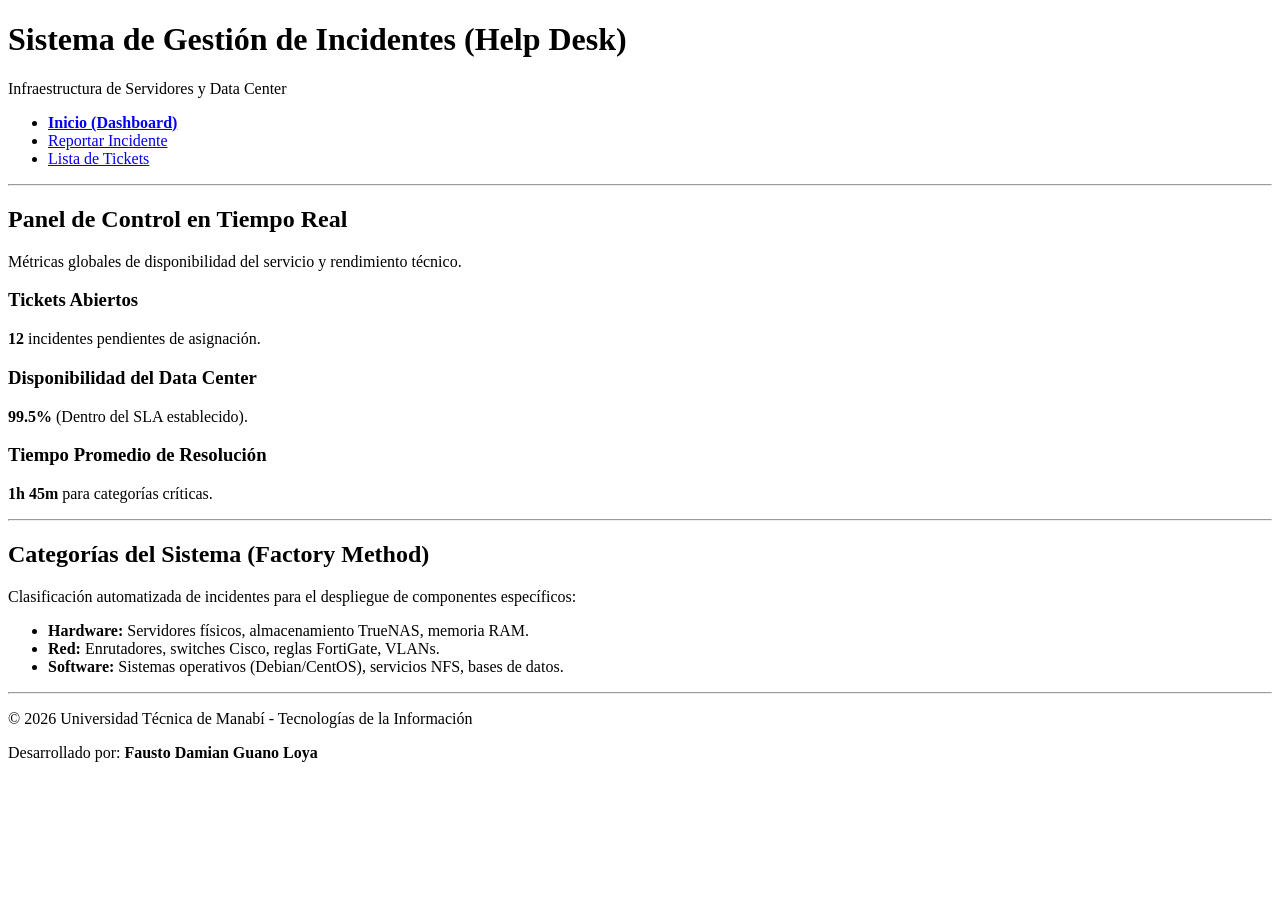
==== index.html @ b5c5101a "feat: maquetación inicial con HTML5 semántico" ====
<!DOCTYPE html>
<html lang="es">
<head>
    <meta charset="UTF-8">
    <meta name="viewport" content="width=device-width, initial-scale=1.0">
    <title>Help Desk - Panel de Control (Dashboard)</title>
</head>
<body>

    <header>
        <h1>Sistema de Gestión de Incidentes (Help Desk)</h1>
        <p>Infraestructura de Servidores y Data Center</p>
        <nav>
            <ul>
                <li><a href="index.html"><strong>Inicio (Dashboard)</strong></a></li>
                <li><a href="reportar.html">Reportar Incidente</a></li>
                <li><a href="tickets.html">Lista de Tickets</a></li>
            </ul>
        </nav>
    </header>

    <hr>

    <main>
        <section aria-labelledby="metricas-titulo">
            <h2 id="metricas-titulo">Panel de Control en Tiempo Real</h2>
            <p>Métricas globales de disponibilidad del servicio y rendimiento técnico.</p>
            
            <article>
                <h3>Tickets Abiertos</h3>
                <p><strong>12</strong> incidentes pendientes de asignación.</p>
            </article>

            <article>
                <h3>Disponibilidad del Data Center</h3>
                <p><strong>99.5%</strong> (Dentro del SLA establecido).</p>
            </article>

            <article>
                <h3>Tiempo Promedio de Resolución</h3>
                <p><strong>1h 45m</strong> para categorías críticas.</p>
            </article>
        </section>

        <hr>

        <section aria-labelledby="categorias-titulo">
            <h2 id="categorias-titulo">Categorías del Sistema (Factory Method)</h2>
            <p>Clasificación automatizada de incidentes para el despliegue de componentes específicos:</p>
            <ul>
                <li><strong>Hardware:</strong> Servidores físicos, almacenamiento TrueNAS, memoria RAM.</li>
                <li><strong>Red:</strong> Enrutadores, switches Cisco, reglas FortiGate, VLANs.</li>
                <li><strong>Software:</strong> Sistemas operativos (Debian/CentOS), servicios NFS, bases de datos.</li>
            </ul>
        </section>
    </main>

    <hr>

    <footer>
        <p>&copy; 2026 Universidad Técnica de Manabí - Tecnologías de la Información</p>
        <p>Desarrollado por: <strong>Fausto Damian Guano Loya</strong></p>
    </footer>

</body>
</html>
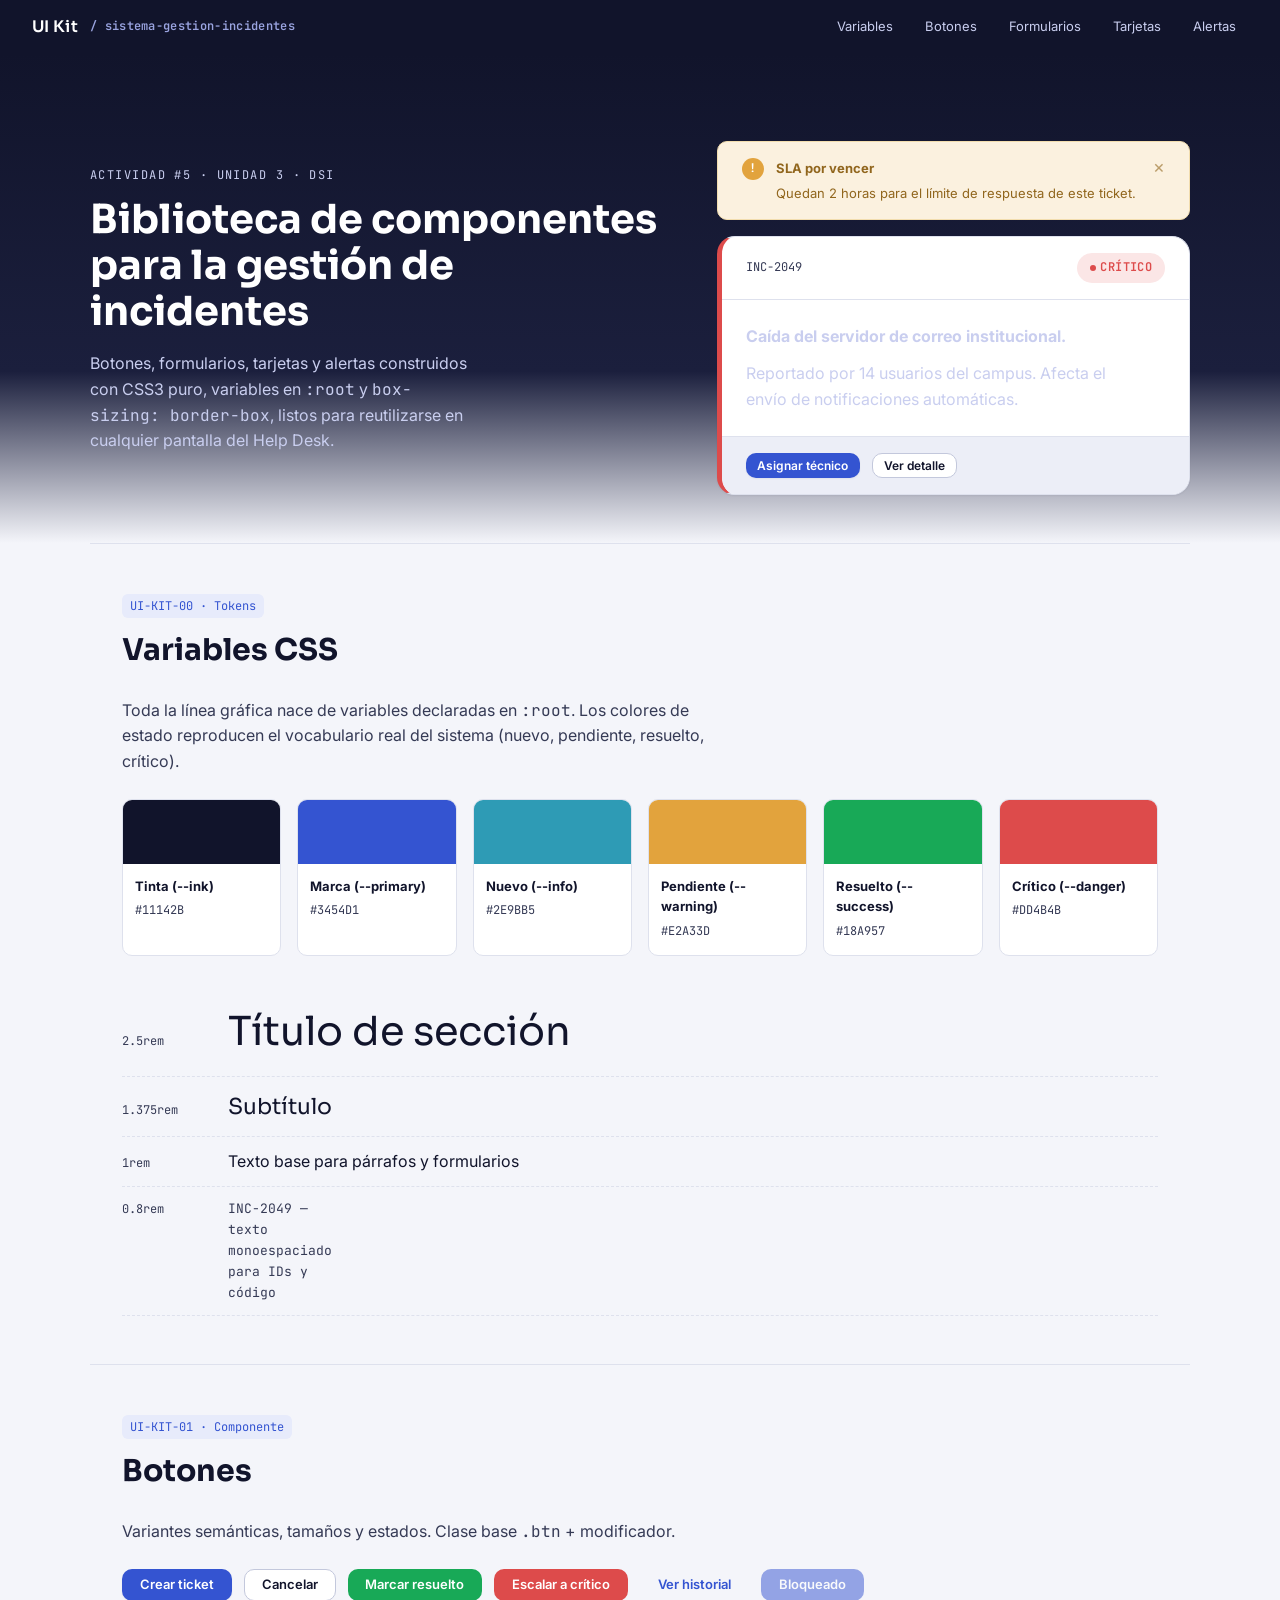
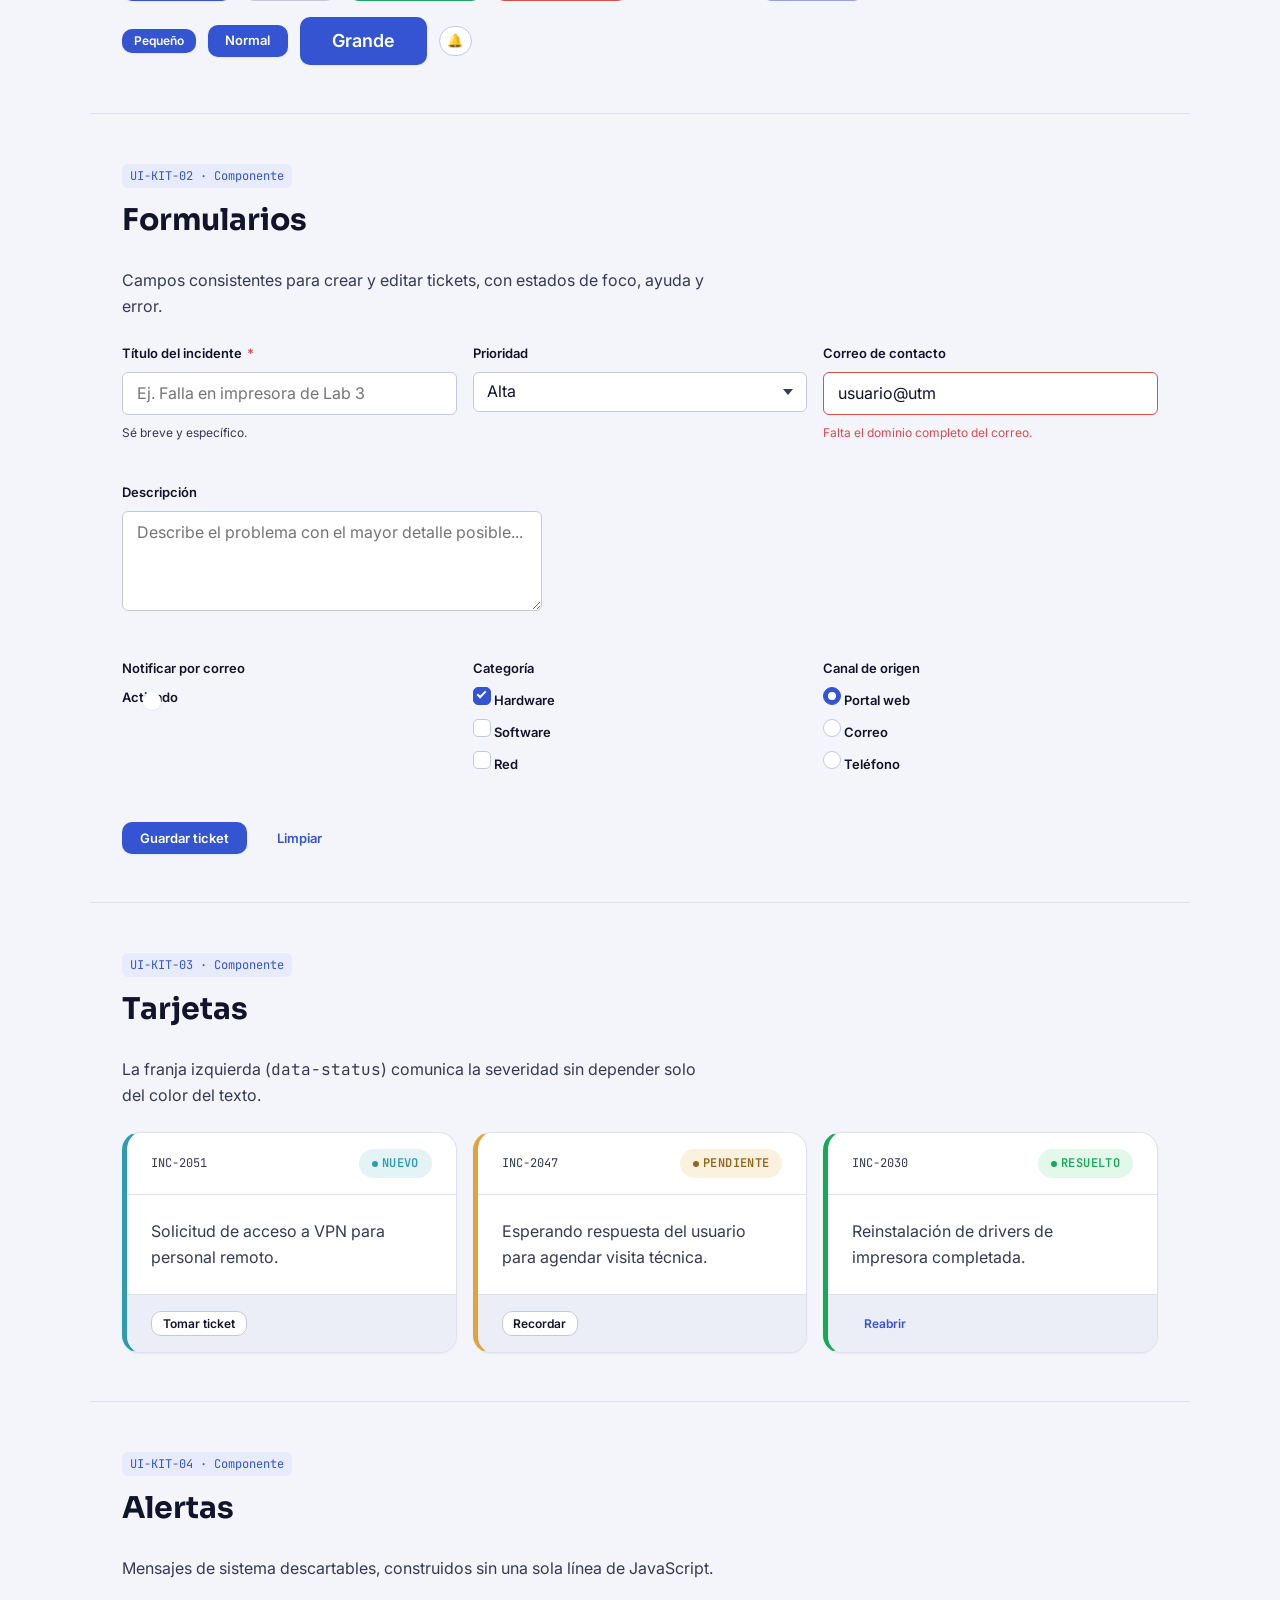
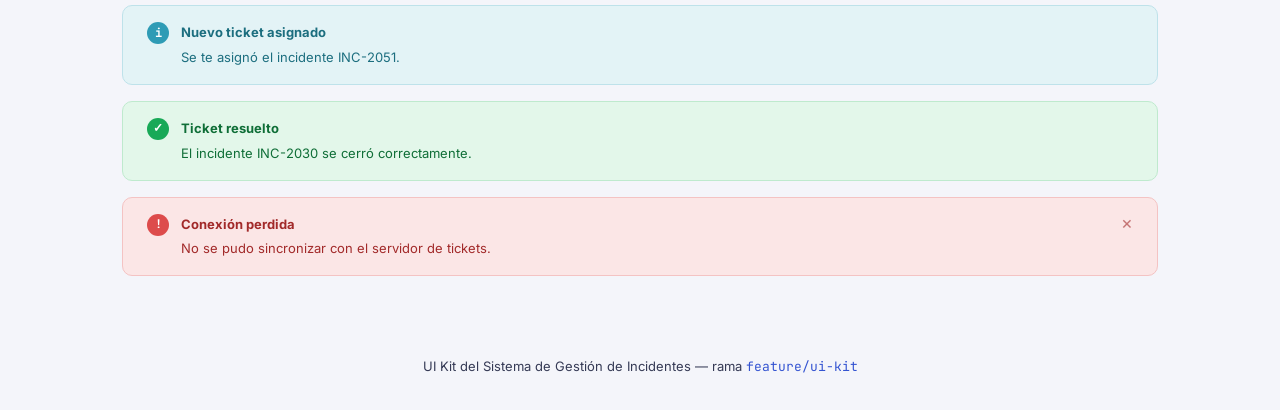
==== commit cb5d0b5c: "Añadir index.html y style.css" ====
--- a/index.html
+++ b/index.html
@@ -1,66 +1,309 @@
 <!DOCTYPE html>
 <html lang="es">
 <head>
-    <meta charset="UTF-8">
-    <meta name="viewport" content="width=device-width, initial-scale=1.0">
-    <title>Help Desk - Panel de Control (Dashboard)</title>
+<meta charset="UTF-8">
+<meta name="viewport" content="width=device-width, initial-scale=1.0">
+<title>UI Kit · Sistema de Gestión de Incidentes</title>
+
+<link rel="preconnect" href="https://fonts.googleapis.com">
+<link href="https://fonts.googleapis.com/css2?family=Sora:wght@600;700&family=Inter:wght@400;500;600&family=JetBrains+Mono:wght@500;600&display=swap" rel="stylesheet">
+
+<link rel="stylesheet" href="style.css">
 </head>
 <body>
 
-    <header>
-        <h1>Sistema de Gestión de Incidentes (Help Desk)</h1>
-        <p>Infraestructura de Servidores y Data Center</p>
-        <nav>
-            <ul>
-                <li><a href="index.html"><strong>Inicio (Dashboard)</strong></a></li>
-                <li><a href="reportar.html">Reportar Incidente</a></li>
-                <li><a href="tickets.html">Lista de Tickets</a></li>
-            </ul>
-        </nav>
-    </header>
-
-    <hr>
-
-    <main>
-        <section aria-labelledby="metricas-titulo">
-            <h2 id="metricas-titulo">Panel de Control en Tiempo Real</h2>
-            <p>Métricas globales de disponibilidad del servicio y rendimiento técnico.</p>
-            
-            <article>
-                <h3>Tickets Abiertos</h3>
-                <p><strong>12</strong> incidentes pendientes de asignación.</p>
-            </article>
-
-            <article>
-                <h3>Disponibilidad del Data Center</h3>
-                <p><strong>99.5%</strong> (Dentro del SLA establecido).</p>
-            </article>
-
-            <article>
-                <h3>Tiempo Promedio de Resolución</h3>
-                <p><strong>1h 45m</strong> para categorías críticas.</p>
-            </article>
-        </section>
-
-        <hr>
-
-        <section aria-labelledby="categorias-titulo">
-            <h2 id="categorias-titulo">Categorías del Sistema (Factory Method)</h2>
-            <p>Clasificación automatizada de incidentes para el despliegue de componentes específicos:</p>
-            <ul>
-                <li><strong>Hardware:</strong> Servidores físicos, almacenamiento TrueNAS, memoria RAM.</li>
-                <li><strong>Red:</strong> Enrutadores, switches Cisco, reglas FortiGate, VLANs.</li>
-                <li><strong>Software:</strong> Sistemas operativos (Debian/CentOS), servicios NFS, bases de datos.</li>
-            </ul>
-        </section>
-    </main>
-
-    <hr>
-
-    <footer>
-        <p>&copy; 2026 Universidad Técnica de Manabí - Tecnologías de la Información</p>
-        <p>Desarrollado por: <strong>Fausto Damian Guano Loya</strong></p>
-    </footer>
+  <!-- TOPBAR -->
+  <header class="docs-topbar">
+    <div class="docs-topbar__brand">
+      <span>UI Kit</span>
+      <span class="mono">/ sistema-gestion-incidentes</span>
+    </div>
+    <nav class="docs-nav">
+      <a href="#variables">Variables</a>
+      <a href="#botones">Botones</a>
+      <a href="#formularios">Formularios</a>
+      <a href="#tarjetas">Tarjetas</a>
+      <a href="#alertas">Alertas</a>
+    </nav>
+  </header>
+
+  <!-- HERO -->
+  <section class="docs-hero">
+    <div class="docs-hero__inner">
+      <div>
+        <p class="docs-hero__eyebrow">Actividad #5 · Unidad 3 · DSI</p>
+        <h1>Biblioteca de componentes para la gestión de incidentes</h1>
+        <p>
+          Botones, formularios, tarjetas y alertas construidos con CSS3 puro,
+          variables en <code>:root</code> y <code>box-sizing: border-box</code>,
+          listos para reutilizarse en cualquier pantalla del Help Desk.
+        </p>
+      </div>
+
+      <div class="u-stack">
+        <input type="checkbox" id="alert-sla" class="alert-dismiss">
+        <div class="alert alert--warning">
+          <span class="alert__icon">!</span>
+          <div class="alert__content">
+            <strong>SLA por vencer</strong>
+            Quedan 2 horas para el límite de respuesta de este ticket.
+          </div>
+          <label for="alert-sla" class="alert__close" aria-label="Cerrar alerta">×</label>
+        </div>
+
+        <article class="card card--ticket" data-status="critico">
+          <header class="card__header">
+            <span class="mono">INC-2049</span>
+            <span class="badge badge--danger">Crítico</span>
+          </header>
+          <div class="card__body">
+            <p><strong>Caída del servidor de correo institucional.</strong></p>
+            <p>Reportado por 14 usuarios del campus. Afecta el envío de notificaciones automáticas.</p>
+          </div>
+          <footer class="card__footer">
+            <button class="btn btn--primary btn--sm">Asignar técnico</button>
+            <button class="btn btn--secondary btn--sm">Ver detalle</button>
+          </footer>
+        </article>
+      </div>
+    </div>
+  </section>
+
+  <!-- VARIABLES -->
+  <section class="docs-section" id="variables">
+    <div class="docs-section__head">
+      <div>
+        <span class="docs-section__code">UI-KIT-00 · Tokens</span>
+        <h2>Variables CSS</h2>
+      </div>
+    </div>
+    <p class="docs-section__desc">
+      Toda la línea gráfica nace de variables declaradas en <code>:root</code>.
+      Los colores de estado reproducen el vocabulario real del sistema
+      (nuevo, pendiente, resuelto, crítico).
+    </p>
+
+    <div class="docs-grid docs-grid--swatches">
+      <div class="docs-swatch">
+        <div class="docs-swatch__chip" style="background:var(--ink)"></div>
+        <div class="docs-swatch__meta"><strong>Tinta (--ink)</strong><span>#11142B</span></div>
+      </div>
+      <div class="docs-swatch">
+        <div class="docs-swatch__chip" style="background:var(--primary)"></div>
+        <div class="docs-swatch__meta"><strong>Marca (--primary)</strong><span>#3454D1</span></div>
+      </div>
+      <div class="docs-swatch">
+        <div class="docs-swatch__chip" style="background:var(--info)"></div>
+        <div class="docs-swatch__meta"><strong>Nuevo (--info)</strong><span>#2E9BB5</span></div>
+      </div>
+      <div class="docs-swatch">
+        <div class="docs-swatch__chip" style="background:var(--warning)"></div>
+        <div class="docs-swatch__meta"><strong>Pendiente (--warning)</strong><span>#E2A33D</span></div>
+      </div>
+      <div class="docs-swatch">
+        <div class="docs-swatch__chip" style="background:var(--success)"></div>
+        <div class="docs-swatch__meta"><strong>Resuelto (--success)</strong><span>#18A957</span></div>
+      </div>
+      <div class="docs-swatch">
+        <div class="docs-swatch__chip" style="background:var(--danger)"></div>
+        <div class="docs-swatch__meta"><strong>Crítico (--danger)</strong><span>#DD4B4B</span></div>
+      </div>
+    </div>
+
+    <div style="margin-top:var(--space-6)">
+      <div class="docs-type-row"><span class="mono">2.5rem</span><span style="font-family:var(--font-display);font-size:var(--text-2xl)">Título de sección</span></div>
+      <div class="docs-type-row"><span class="mono">1.375rem</span><span style="font-family:var(--font-display);font-size:var(--text-lg)">Subtítulo</span></div>
+      <div class="docs-type-row"><span class="mono">1rem</span><span style="font-size:var(--text-base)">Texto base para párrafos y formularios</span></div>
+      <div class="docs-type-row"><span class="mono">0.8rem</span><span class="mono" style="font-size:var(--text-sm)">INC-2049 — texto monoespaciado para IDs y código</span></div>
+    </div>
+  </section>
+
+  <!-- BOTONES -->
+  <section class="docs-section" id="botones">
+    <div class="docs-section__head">
+      <div>
+        <span class="docs-section__code">UI-KIT-01 · Componente</span>
+        <h2>Botones</h2>
+      </div>
+    </div>
+    <p class="docs-section__desc">Variantes semánticas, tamaños y estados. Clase base <code>.btn</code> + modificador.</p>
+
+    <div class="docs-row" style="margin-bottom:var(--space-4)">
+      <button class="btn btn--primary">Crear ticket</button>
+      <button class="btn btn--secondary">Cancelar</button>
+      <button class="btn btn--success">Marcar resuelto</button>
+      <button class="btn btn--danger">Escalar a crítico</button>
+      <button class="btn btn--ghost">Ver historial</button>
+      <button class="btn btn--primary" disabled>Bloqueado</button>
+    </div>
+
+    <div class="docs-row">
+      <button class="btn btn--primary btn--sm">Pequeño</button>
+      <button class="btn btn--primary">Normal</button>
+      <button class="btn btn--primary btn--lg">Grande</button>
+      <button class="btn btn--secondary btn--icon" aria-label="Notificaciones">🔔</button>
+    </div>
+  </section>
+
+  <!-- FORMULARIOS -->
+  <section class="docs-section" id="formularios">
+    <div class="docs-section__head">
+      <div>
+        <span class="docs-section__code">UI-KIT-02 · Componente</span>
+        <h2>Formularios</h2>
+      </div>
+    </div>
+    <p class="docs-section__desc">Campos consistentes para crear y editar tickets, con estados de foco, ayuda y error.</p>
+
+    <form class="docs-grid docs-grid--3" onsubmit="return false;">
+      <div class="form-field">
+        <label for="titulo">Título del incidente <span class="req">*</span></label>
+        <input class="form-control" type="text" id="titulo" placeholder="Ej. Falla en impresora de Lab 3">
+        <span class="form-hint">Sé breve y específico.</span>
+      </div>
+
+      <div class="form-field">
+        <label for="prioridad">Prioridad</label>
+        <select class="form-control" id="prioridad">
+          <option>Baja</option>
+          <option>Media</option>
+          <option selected>Alta</option>
+          <option>Crítica</option>
+        </select>
+      </div>
+
+      <div class="form-field">
+        <label for="correo">Correo de contacto</label>
+        <input class="form-control is-invalid" type="email" id="correo" value="usuario@utm">
+        <span class="form-error">Falta el dominio completo del correo.</span>
+      </div>
+
+      <div class="form-field" style="grid-column: 1 / -1;">
+        <label for="descripcion">Descripción</label>
+        <textarea class="form-control" id="descripcion" placeholder="Describe el problema con el mayor detalle posible..."></textarea>
+      </div>
+
+      <div class="form-field">
+        <label>Notificar por correo</label>
+        <label class="form-switch">
+          <input type="checkbox" checked>
+          <span class="form-switch__track"></span>
+          Activado
+        </label>
+      </div>
+
+      <div class="form-field">
+        <label>Categoría</label>
+        <label class="form-check"><input type="checkbox" checked> Hardware</label>
+        <label class="form-check"><input type="checkbox"> Software</label>
+        <label class="form-check"><input type="checkbox"> Red</label>
+      </div>
+
+      <div class="form-field">
+        <label>Canal de origen</label>
+        <label class="form-check"><input type="radio" name="canal" checked> Portal web</label>
+        <label class="form-check"><input type="radio" name="canal"> Correo</label>
+        <label class="form-check"><input type="radio" name="canal"> Teléfono</label>
+      </div>
+    </form>
+
+    <div class="docs-row" style="margin-top:var(--space-4)">
+      <button class="btn btn--primary">Guardar ticket</button>
+      <button class="btn btn--ghost">Limpiar</button>
+    </div>
+  </section>
+
+  <!-- TARJETAS -->
+  <section class="docs-section" id="tarjetas">
+    <div class="docs-section__head">
+      <div>
+        <span class="docs-section__code">UI-KIT-03 · Componente</span>
+        <h2>Tarjetas</h2>
+      </div>
+    </div>
+    <p class="docs-section__desc">La franja izquierda (<code>data-status</code>) comunica la severidad sin depender solo del color del texto.</p>
+
+    <div class="docs-grid docs-grid--3">
+      <article class="card card--ticket card--hoverable" data-status="nuevo">
+        <header class="card__header">
+          <span class="mono">INC-2051</span>
+          <span class="badge badge--info">Nuevo</span>
+        </header>
+        <div class="card__body">
+          <p>Solicitud de acceso a VPN para personal remoto.</p>
+        </div>
+        <footer class="card__footer">
+          <button class="btn btn--secondary btn--sm">Tomar ticket</button>
+        </footer>
+      </article>
+
+      <article class="card card--ticket card--hoverable" data-status="pendiente">
+        <header class="card__header">
+          <span class="mono">INC-2047</span>
+          <span class="badge badge--warning">Pendiente</span>
+        </header>
+        <div class="card__body">
+          <p>Esperando respuesta del usuario para agendar visita técnica.</p>
+        </div>
+        <footer class="card__footer">
+          <button class="btn btn--secondary btn--sm">Recordar</button>
+        </footer>
+      </article>
+
+      <article class="card card--ticket card--hoverable" data-status="resuelto">
+        <header class="card__header">
+          <span class="mono">INC-2030</span>
+          <span class="badge badge--success">Resuelto</span>
+        </header>
+        <div class="card__body">
+          <p>Reinstalación de drivers de impresora completada.</p>
+        </div>
+        <footer class="card__footer">
+          <button class="btn btn--ghost btn--sm">Reabrir</button>
+        </footer>
+      </article>
+    </div>
+  </section>
+
+  <!-- ALERTAS -->
+  <section class="docs-section" id="alertas">
+    <div class="docs-section__head">
+      <div>
+        <span class="docs-section__code">UI-KIT-04 · Componente</span>
+        <h2>Alertas</h2>
+      </div>
+    </div>
+    <p class="docs-section__desc">Mensajes de sistema descartables, construidos sin una sola línea de JavaScript.</p>
+
+    <div class="u-stack">
+      <div class="alert alert--info">
+        <span class="alert__icon">i</span>
+        <div class="alert__content">
+          <strong>Nuevo ticket asignado</strong> Se te asignó el incidente INC-2051.
+        </div>
+      </div>
+
+      <div class="alert alert--success">
+        <span class="alert__icon">✓</span>
+        <div class="alert__content">
+          <strong>Ticket resuelto</strong> El incidente INC-2030 se cerró correctamente.
+        </div>
+      </div>
+
+      <input type="checkbox" id="alert-demo" class="alert-dismiss">
+      <div class="alert alert--danger">
+        <span class="alert__icon">!</span>
+        <div class="alert__content">
+          <strong>Conexión perdida</strong> No se pudo sincronizar con el servidor de tickets.
+        </div>
+        <label for="alert-demo" class="alert__close" aria-label="Cerrar alerta">×</label>
+      </div>
+    </div>
+  </section>
+
+  <footer class="docs-footer">
+    UI Kit del Sistema de Gestión de Incidentes — rama <span class="mono">feature/ui-kit</span>
+  </footer>
 
 </body>
-</html>
+</html>
--- a/style.css
+++ b/style.css
@@ -0,0 +1,605 @@
+/* ===================================================================
+   UI KIT — Sistema de Gestión de Incidentes (Help Desk)
+   Actividad #5 · Unidad 3 · Desarrollo de Sistemas Informáticos
+   CSS3 puro — sin frameworks ni preprocesadores
+   =================================================================== */
+
+/* -------------------------------------------------------------------
+   0. VARIABLES CSS (:root)
+   -------------------------------------------------------------------- */
+:root {
+  /* Colores base */
+  --ink:             #11142B;
+  --ink-soft:        #353A55;
+  --surface:         #F4F5FA;
+  --surface-card:    #FFFFFF;
+  --surface-sunken:  #ECEEF7;
+  --border:          #DEE1ED;
+  --border-strong:   #C3C8DC;
+
+  /* Color de marca */
+  --primary:         #3454D1;
+  --primary-ink:     #1F36A8;
+  --primary-soft:    #E7EBFB;
+
+  /* Colores semánticos de estado de incidente */
+  --success:         #18A957;
+  --success-soft:    #E3F7EA;
+  --warning:         #E2A33D;
+  --warning-soft:    #FBF1DF;
+  --danger:          #DD4B4B;
+  --danger-soft:     #FBE6E6;
+  --info:            #2E9BB5;
+  --info-soft:       #E3F3F6;
+
+  /* Tipografía */
+  --font-display: 'Sora', 'Segoe UI', sans-serif;
+  --font-body:    'Inter', 'Segoe UI', sans-serif;
+  --font-mono:    'JetBrains Mono', 'Consolas', monospace;
+
+  --text-xs:   0.75rem;
+  --text-sm:   0.8125rem;
+  --text-base: 1rem;
+  --text-md:   1.125rem;
+  --text-lg:   1.375rem;
+  --text-xl:   1.875rem;
+  --text-2xl:  2.5rem;
+
+  /* Espaciado (base 4px) */
+  --space-1: 0.25rem;
+  --space-2: 0.5rem;
+  --space-3: 0.75rem;
+  --space-4: 1rem;
+  --space-5: 1.5rem;
+  --space-6: 2rem;
+  --space-7: 3rem;
+  --space-8: 4.5rem;
+
+  /* Radios y sombras */
+  --radius-sm:   6px;
+  --radius-md:   10px;
+  --radius-lg:   18px;
+  --radius-pill: 999px;
+
+  --shadow-sm: 0 1px 2px  rgba(17, 20, 43, 0.06);
+  --shadow-md: 0 8px 24px rgba(17, 20, 43, 0.10);
+  --shadow-lg: 0 20px 45px rgba(17, 20, 43, 0.16);
+
+  --transition: 150ms ease;
+}
+
+/* -------------------------------------------------------------------
+   1. RESET Y MODELO DE CAJAS
+   -------------------------------------------------------------------- */
+html {
+  box-sizing: border-box;
+  scroll-behavior: smooth;
+}
+
+*,
+*::before,
+*::after {
+  box-sizing: inherit;
+  margin: 0;
+  padding: 0;
+}
+
+body {
+  font-family: var(--font-body);
+  font-size: var(--text-base);
+  color: var(--ink);
+  background: var(--surface);
+  line-height: 1.6;
+  -webkit-font-smoothing: antialiased;
+}
+
+img { max-width: 100%; display: block; }
+
+a { color: var(--primary); text-decoration: none; }
+a:hover { text-decoration: underline; }
+
+:focus-visible {
+  outline: 2px solid var(--primary);
+  outline-offset: 2px;
+}
+
+code, .mono {
+  font-family: var(--font-mono);
+}
+
+/* -------------------------------------------------------------------
+   2. ESTRUCTURA DE PÁGINA DE DOCUMENTACIÓN (prefijo docs-)
+   -------------------------------------------------------------------- */
+.docs-topbar {
+  position: sticky;
+  top: 0;
+  z-index: 50;
+  display: flex;
+  align-items: center;
+  justify-content: space-between;
+  gap: var(--space-4);
+  padding: var(--space-3) var(--space-6);
+  background: var(--ink);
+  color: #fff;
+  flex-wrap: wrap;
+}
+
+.docs-topbar__brand {
+  display: flex;
+  align-items: center;
+  gap: var(--space-3);
+  font-family: var(--font-display);
+  font-weight: 600;
+  letter-spacing: 0.02em;
+}
+
+.docs-topbar__brand .mono {
+  font-size: var(--text-xs);
+  color: #9AA4E0;
+}
+
+.docs-nav {
+  display: flex;
+  gap: var(--space-2);
+  flex-wrap: wrap;
+}
+
+.docs-nav a {
+  color: #C9CEEF;
+  font-size: var(--text-sm);
+  padding: var(--space-1) var(--space-3);
+  border-radius: var(--radius-pill);
+  transition: background var(--transition), color var(--transition);
+}
+
+.docs-nav a:hover {
+  background: rgba(255,255,255,0.08);
+  color: #fff;
+  text-decoration: none;
+}
+
+.docs-hero {
+  padding: var(--space-8) var(--space-6) var(--space-7);
+  background: linear-gradient(180deg, var(--ink) 0%, #1B1F3D 65%, var(--surface) 100%);
+  color: #fff;
+}
+
+.docs-hero__inner {
+  max-width: 1100px;
+  margin: 0 auto;
+  display: grid;
+  grid-template-columns: 1.1fr 0.9fr;
+  gap: var(--space-7);
+  align-items: center;
+}
+
+.docs-hero__eyebrow {
+  font-family: var(--font-mono);
+  font-size: var(--text-xs);
+  letter-spacing: 0.12em;
+  text-transform: uppercase;
+  color: #9AA4E0;
+  margin-bottom: var(--space-3);
+}
+
+.docs-hero h1 {
+  font-family: var(--font-display);
+  font-size: var(--text-2xl);
+  line-height: 1.15;
+  margin-bottom: var(--space-4);
+}
+
+.docs-hero p {
+  color: #C9CEEF;
+  max-width: 38ch;
+}
+
+.docs-section {
+  max-width: 1100px;
+  margin: 0 auto;
+  padding: var(--space-7) var(--space-6);
+  border-top: 1px solid var(--border);
+}
+
+.docs-section__head {
+  display: flex;
+  align-items: baseline;
+  justify-content: space-between;
+  gap: var(--space-4);
+  margin-bottom: var(--space-5);
+  flex-wrap: wrap;
+}
+
+.docs-section__code {
+  font-family: var(--font-mono);
+  font-size: var(--text-xs);
+  color: var(--primary);
+  background: var(--primary-soft);
+  padding: var(--space-1) var(--space-2);
+  border-radius: var(--radius-sm);
+}
+
+.docs-section h2 {
+  font-family: var(--font-display);
+  font-size: var(--text-xl);
+  margin-top: var(--space-2);
+}
+
+.docs-section__desc {
+  color: var(--ink-soft);
+  max-width: 60ch;
+  margin-bottom: var(--space-5);
+}
+
+.docs-row {
+  display: flex;
+  flex-wrap: wrap;
+  gap: var(--space-3);
+  align-items: center;
+}
+
+.docs-grid {
+  display: grid;
+  gap: var(--space-4);
+}
+
+.docs-grid--3           { grid-template-columns: repeat(3, 1fr); }
+.docs-grid--swatches    { grid-template-columns: repeat(auto-fit, minmax(150px, 1fr)); }
+
+.docs-swatch {
+  border: 1px solid var(--border);
+  border-radius: var(--radius-md);
+  overflow: hidden;
+  background: var(--surface-card);
+}
+
+.docs-swatch__chip      { height: 64px; }
+.docs-swatch__meta      { padding: var(--space-3); }
+.docs-swatch__meta strong { display: block; font-size: var(--text-sm); }
+.docs-swatch__meta span  { font-family: var(--font-mono); font-size: var(--text-xs); color: var(--ink-soft); }
+
+.docs-type-row {
+  display: flex;
+  align-items: baseline;
+  gap: var(--space-4);
+  padding: var(--space-3) 0;
+  border-bottom: 1px dashed var(--border);
+}
+
+.docs-type-row span.mono {
+  width: 90px;
+  flex-shrink: 0;
+  color: var(--ink-soft);
+  font-size: var(--text-xs);
+}
+
+.docs-footer {
+  padding: var(--space-6);
+  text-align: center;
+  color: var(--ink-soft);
+  font-size: var(--text-sm);
+}
+
+.docs-footer .mono { color: var(--primary); }
+
+@media (max-width: 760px) {
+  .docs-hero__inner    { grid-template-columns: 1fr; }
+  .docs-grid--3        { grid-template-columns: 1fr; }
+}
+
+/* ===================================================================
+   3. COMPONENTES DEL UI KIT
+   =================================================================== */
+
+/* -------------------------------------------------------------------
+   3.1 Badges (insignias de estado)
+   -------------------------------------------------------------------- */
+.badge {
+  display: inline-flex;
+  align-items: center;
+  gap: var(--space-1);
+  font-family: var(--font-mono);
+  font-size: var(--text-xs);
+  font-weight: 600;
+  letter-spacing: 0.03em;
+  text-transform: uppercase;
+  padding: var(--space-1) var(--space-3);
+  border-radius: var(--radius-pill);
+  border: 1px solid transparent;
+}
+
+.badge::before {
+  content: "";
+  width: 6px;
+  height: 6px;
+  border-radius: 50%;
+  background: currentColor;
+}
+
+.badge--info    { background: var(--info-soft);    color: var(--info); }
+.badge--success { background: var(--success-soft); color: var(--success); }
+.badge--warning { background: var(--warning-soft); color: #91661D; }
+.badge--danger  { background: var(--danger-soft);  color: var(--danger); }
+.badge--neutral { background: var(--surface-sunken); color: var(--ink-soft); }
+
+/* -------------------------------------------------------------------
+   3.2 Botones
+   -------------------------------------------------------------------- */
+.btn {
+  display: inline-flex;
+  align-items: center;
+  justify-content: center;
+  gap: var(--space-2);
+  font-family: var(--font-body);
+  font-size: var(--text-sm);
+  font-weight: 600;
+  line-height: 1;
+  padding: 0.65em 1.3em;
+  border-radius: var(--radius-md);
+  border: 1px solid transparent;
+  cursor: pointer;
+  transition: background var(--transition), border-color var(--transition),
+              color var(--transition), box-shadow var(--transition),
+              transform var(--transition);
+}
+
+.btn:active { transform: translateY(1px); }
+
+.btn--primary { background: var(--primary); color: #fff; box-shadow: var(--shadow-sm); }
+.btn--primary:not(:disabled):hover { background: var(--primary-ink); }
+
+.btn--secondary { background: var(--surface-card); border-color: var(--border-strong); color: var(--ink); }
+.btn--secondary:not(:disabled):hover { border-color: var(--primary); color: var(--primary); }
+
+.btn--success { background: var(--success); color: #fff; }
+.btn--success:not(:disabled):hover { background: #138743; }
+
+.btn--danger { background: var(--danger); color: #fff; }
+.btn--danger:not(:disabled):hover { background: #C23636; }
+
+.btn--ghost { background: transparent; color: var(--primary); }
+.btn--ghost:not(:disabled):hover { background: var(--primary-soft); }
+
+.btn--sm   { font-size: var(--text-xs); padding: 0.45em 0.9em; }
+.btn--lg   { font-size: var(--text-md); padding: 0.8em 1.7em; }
+.btn--icon { padding: 0.6em; border-radius: var(--radius-pill); }
+
+.btn:disabled,
+.btn[aria-disabled="true"] {
+  opacity: 0.5;
+  cursor: not-allowed;
+  box-shadow: none;
+}
+
+/* -------------------------------------------------------------------
+   3.3 Formularios
+   -------------------------------------------------------------------- */
+.form-field {
+  margin-bottom: var(--space-5);
+  max-width: 420px;
+}
+
+.form-field > label {
+  display: block;
+  font-size: var(--text-sm);
+  font-weight: 600;
+  margin-bottom: var(--space-2);
+  color: var(--ink);
+}
+
+.form-field > label .req { color: var(--danger); margin-left: 2px; }
+
+.form-control {
+  width: 100%;
+  font-family: var(--font-body);
+  font-size: var(--text-base);
+  color: var(--ink);
+  background: var(--surface-card);
+  border: 1px solid var(--border-strong);
+  border-radius: var(--radius-sm);
+  padding: 0.65em 0.85em;
+  transition: border-color var(--transition), box-shadow var(--transition);
+}
+
+textarea.form-control { min-height: 100px; resize: vertical; }
+
+.form-control:focus {
+  outline: none;
+  border-color: var(--primary);
+  box-shadow: 0 0 0 3px var(--primary-soft);
+}
+
+.form-control.is-invalid { border-color: var(--danger); }
+.form-control.is-invalid:focus { box-shadow: 0 0 0 3px var(--danger-soft); }
+
+.form-hint  { display: block; font-size: var(--text-xs); color: var(--ink-soft); margin-top: var(--space-2); }
+.form-error { display: block; font-size: var(--text-xs); color: var(--danger);   margin-top: var(--space-2); }
+
+select.form-control {
+  appearance: none;
+  background-image: url("data:image/svg+xml;utf8,<svg xmlns='http://www.w3.org/2000/svg' width='10' height='6'><path d='M0 0l5 6 5-6z' fill='%23353A55'/></svg>");
+  background-repeat: no-repeat;
+  background-position: right 0.85em center;
+  padding-right: 2.2em;
+}
+
+/* Checkbox y radio */
+.form-check {
+  display: flex;
+  align-items: center;
+  gap: var(--space-2);
+  margin-bottom: var(--space-2);
+  cursor: pointer;
+  font-size: var(--text-sm);
+}
+
+.form-check input[type="checkbox"],
+.form-check input[type="radio"] {
+  appearance: none;
+  width: 18px;
+  height: 18px;
+  flex-shrink: 0;
+  border: 1px solid var(--border-strong);
+  background: var(--surface-card);
+  position: relative;
+  cursor: pointer;
+  transition: background var(--transition), border-color var(--transition);
+}
+
+.form-check input[type="checkbox"] { border-radius: 5px; }
+.form-check input[type="radio"]    { border-radius: 50%; }
+
+.form-check input:checked {
+  background: var(--primary);
+  border-color: var(--primary);
+}
+
+.form-check input[type="checkbox"]:checked::after {
+  content: "";
+  position: absolute;
+  left: 5px; top: 1px;
+  width: 5px; height: 9px;
+  border: solid #fff;
+  border-width: 0 2px 2px 0;
+  transform: rotate(45deg);
+}
+
+.form-check input[type="radio"]:checked::after {
+  content: "";
+  position: absolute;
+  inset: 4px;
+  border-radius: 50%;
+  background: #fff;
+}
+
+/* Switch (interruptor) — 100% CSS */
+.form-switch { display: inline-flex; align-items: center; gap: var(--space-3); cursor: pointer; }
+.form-switch input { position: absolute; opacity: 0; width: 0; height: 0; }
+
+.form-switch__track {
+  width: 42px; height: 24px;
+  background: var(--border-strong);
+  border-radius: var(--radius-pill);
+  position: relative;
+  transition: background var(--transition);
+}
+
+.form-switch__track::after {
+  content: "";
+  position: absolute;
+  top: 3px; left: 3px;
+  width: 18px; height: 18px;
+  background: #fff;
+  border-radius: 50%;
+  box-shadow: var(--shadow-sm);
+  transition: transform var(--transition);
+}
+
+.form-switch input:checked + .form-switch__track              { background: var(--success); }
+.form-switch input:checked + .form-switch__track::after       { transform: translateX(18px); }
+
+/* -------------------------------------------------------------------
+   3.4 Tarjetas (cards)
+   -------------------------------------------------------------------- */
+.card {
+  background: var(--surface-card);
+  border: 1px solid var(--border);
+  border-radius: var(--radius-lg);
+  box-shadow: var(--shadow-sm);
+  overflow: hidden;
+}
+
+.card > .card__header {
+  display: flex;
+  align-items: center;
+  justify-content: space-between;
+  gap: var(--space-3);
+  padding: var(--space-4) var(--space-5);
+  border-bottom: 1px solid var(--border);
+}
+
+.card__header h3 { font-family: var(--font-display); font-size: var(--text-md); }
+
+.card__body { padding: var(--space-5); color: var(--ink-soft); }
+.card__body p + p { margin-top: var(--space-3); }
+
+.card__footer {
+  display: flex;
+  gap: var(--space-3);
+  padding: var(--space-4) var(--space-5);
+  border-top: 1px solid var(--border);
+  background: var(--surface-sunken);
+}
+
+/* Variante ticket: franja izquierda por estado */
+.card--ticket { border-left: 5px solid var(--border-strong); }
+
+.card--ticket[data-status="critico"]   { border-left-color: var(--danger); }
+.card--ticket[data-status="pendiente"] { border-left-color: var(--warning); }
+.card--ticket[data-status="resuelto"]  { border-left-color: var(--success); }
+.card--ticket[data-status="nuevo"]     { border-left-color: var(--info); }
+
+.card--ticket .card__header .mono { font-size: var(--text-xs); color: var(--ink-soft); }
+
+/* Tarjeta interactiva */
+.card--hoverable { transition: transform var(--transition), box-shadow var(--transition); }
+.card--hoverable:hover { transform: translateY(-3px); box-shadow: var(--shadow-md); }
+
+/* -------------------------------------------------------------------
+   3.5 Alertas
+   -------------------------------------------------------------------- */
+.alert {
+  display: flex;
+  align-items: flex-start;
+  gap: var(--space-3);
+  padding: var(--space-4) var(--space-5);
+  border: 1px solid transparent;
+  border-radius: var(--radius-md);
+  font-size: var(--text-sm);
+}
+
+.alert__icon {
+  flex-shrink: 0;
+  width: 22px; height: 22px;
+  border-radius: 50%;
+  display: inline-flex;
+  align-items: center;
+  justify-content: center;
+  font-family: var(--font-mono);
+  font-size: var(--text-xs);
+  font-weight: 700;
+  color: #fff;
+}
+
+.alert__content { flex: 1; }
+.alert__content strong { display: block; margin-bottom: var(--space-1); }
+
+.alert__close {
+  flex-shrink: 0;
+  cursor: pointer;
+  font-size: var(--text-md);
+  line-height: 1;
+  color: inherit;
+  opacity: 0.6;
+}
+.alert__close:hover { opacity: 1; }
+
+.alert--info    { background: var(--info-soft);    border-color: #BEE2EA; color: #1C6E7F; }
+.alert--success { background: var(--success-soft); border-color: #BFEACE; color: #0F6E37; }
+.alert--warning { background: var(--warning-soft); border-color: #F2DDAE; color: #91661D; }
+.alert--danger  { background: var(--danger-soft);  border-color: #F4C3C3; color: #A22A2A; }
+
+.alert--info .alert__icon    { background: var(--info); }
+.alert--success .alert__icon { background: var(--success); }
+.alert--warning .alert__icon { background: var(--warning); }
+.alert--danger .alert__icon  { background: var(--danger); }
+
+/* Alerta descartable 100% CSS: sin JavaScript */
+.alert-dismiss { position: absolute; opacity: 0; pointer-events: none; }
+.alert-dismiss:checked + .alert { display: none; }
+
+/* -------------------------------------------------------------------
+   3.6 Utilidades
+   -------------------------------------------------------------------- */
+.u-stack > * + * { margin-top: var(--space-4); }
+.u-text-muted    { color: var(--ink-soft); }
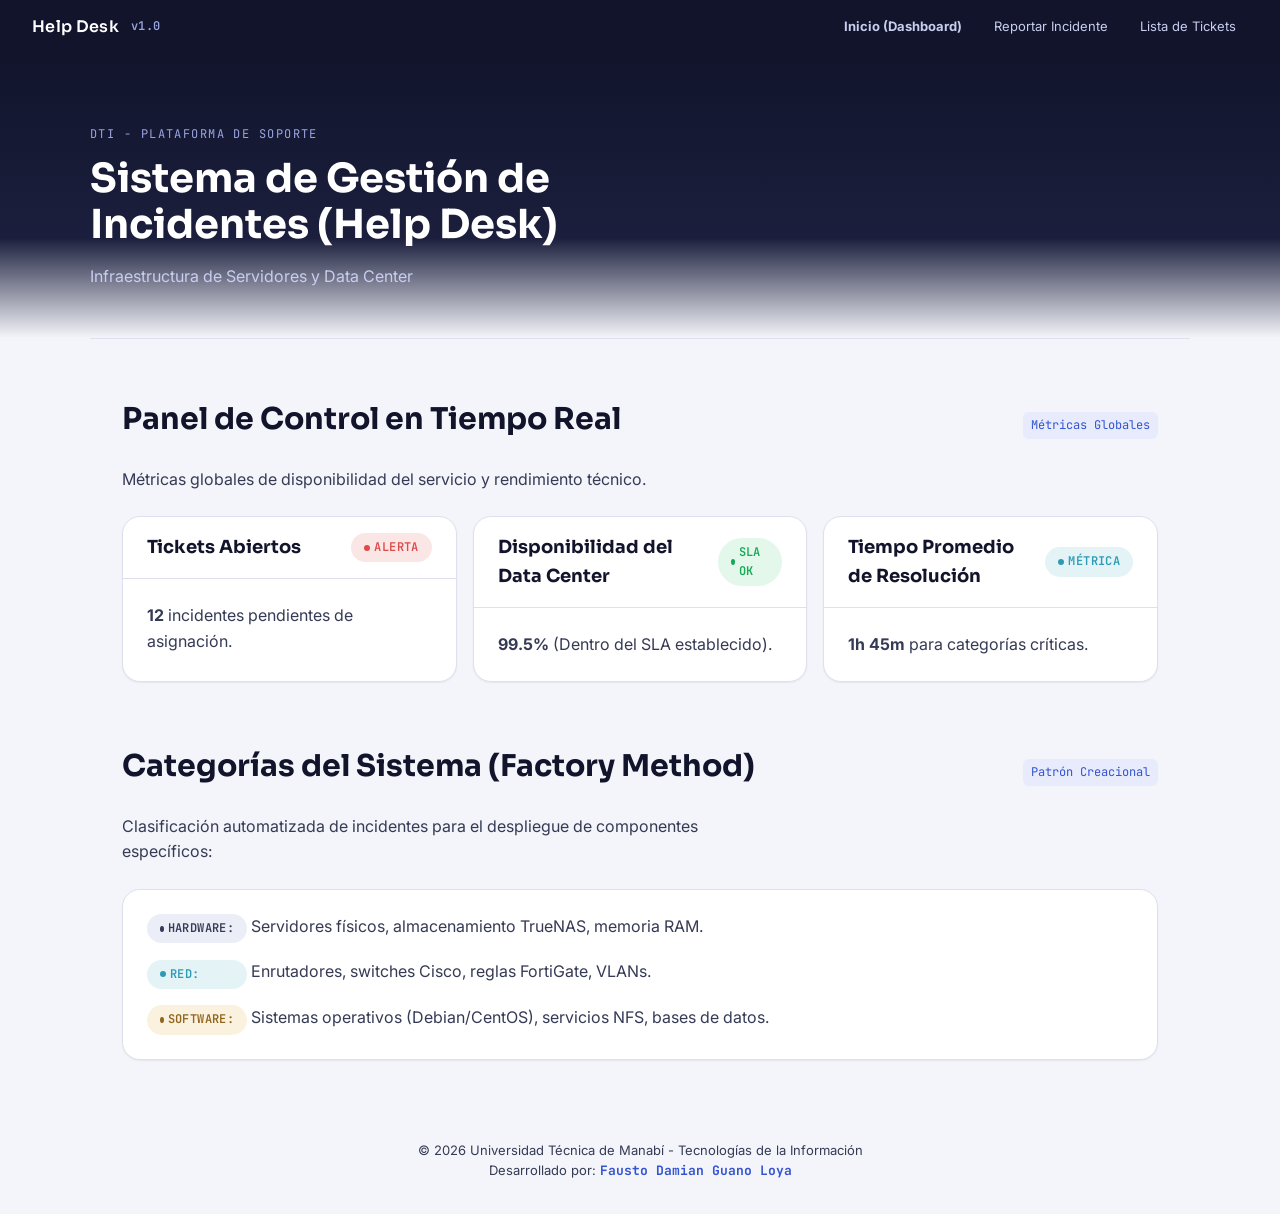
==== commit 8e0c6127: "chore: commit inicial del proyecto" ====
--- a/index.html
+++ b/index.html
@@ -1,309 +1,102 @@
 <!DOCTYPE html>
 <html lang="es">
 <head>
-<meta charset="UTF-8">
-<meta name="viewport" content="width=device-width, initial-scale=1.0">
-<title>UI Kit · Sistema de Gestión de Incidentes</title>
-
-<link rel="preconnect" href="https://fonts.googleapis.com">
-<link href="https://fonts.googleapis.com/css2?family=Sora:wght@600;700&family=Inter:wght@400;500;600&family=JetBrains+Mono:wght@500;600&display=swap" rel="stylesheet">
-
-<link rel="stylesheet" href="style.css">
+    <meta charset="UTF-8">
+    <meta name="viewport" content="width=device-width, initial-scale=1.0">
+    <title>Help Desk - Panel de Control (Dashboard)</title>
+    <link rel="stylesheet" href="styles.css">
+    <link href="https://fonts.googleapis.com/css2?family=Inter:wght@400;600&family=Sora:wght@600&family=JetBrains+Mono&display=swap" rel="stylesheet">
 </head>
 <body>
 
-  <!-- TOPBAR -->
-  <header class="docs-topbar">
-    <div class="docs-topbar__brand">
-      <span>UI Kit</span>
-      <span class="mono">/ sistema-gestion-incidentes</span>
-    </div>
-    <nav class="docs-nav">
-      <a href="#variables">Variables</a>
-      <a href="#botones">Botones</a>
-      <a href="#formularios">Formularios</a>
-      <a href="#tarjetas">Tarjetas</a>
-      <a href="#alertas">Alertas</a>
-    </nav>
-  </header>
+    <header class="docs-topbar">
+        <div class="docs-topbar__brand">
+            <span>Help Desk</span>
+            <span class="mono">v1.0</span>
+        </div>
+        <nav class="docs-nav">
+            <a href="index.html"><strong>Inicio (Dashboard)</strong></a>
+            <a href="reportar.html">Reportar Incidente</a>
+            <a href="tickets.html">Lista de Tickets</a>
+        </nav>
+    </header>
 
-  <!-- HERO -->
-  <section class="docs-hero">
-    <div class="docs-hero__inner">
-      <div>
-        <p class="docs-hero__eyebrow">Actividad #5 · Unidad 3 · DSI</p>
-        <h1>Biblioteca de componentes para la gestión de incidentes</h1>
-        <p>
-          Botones, formularios, tarjetas y alertas construidos con CSS3 puro,
-          variables en <code>:root</code> y <code>box-sizing: border-box</code>,
-          listos para reutilizarse en cualquier pantalla del Help Desk.
-        </p>
-      </div>
+    <section class="docs-hero">
+        <div class="docs-hero__inner">
+            <div>
+                <div class="docs-hero__eyebrow">DTI - Plataforma de Soporte</div>
+                <h1>Sistema de Gestión de Incidentes (Help Desk)</h1>
+                <p>Infraestructura de Servidores y Data Center</p>
+            </div>
+        </div>
+    </section>
 
-      <div class="u-stack">
-        <input type="checkbox" id="alert-sla" class="alert-dismiss">
-        <div class="alert alert--warning">
-          <span class="alert__icon">!</span>
-          <div class="alert__content">
-            <strong>SLA por vencer</strong>
-            Quedan 2 horas para el límite de respuesta de este ticket.
-          </div>
-          <label for="alert-sla" class="alert__close" aria-label="Cerrar alerta">×</label>
-        </div>
+    <main class="docs-section">
+        <section aria-labelledby="metricas-titulo">
+            <div class="docs-section__head">
+                <h2 id="metricas-titulo">Panel de Control en Tiempo Real</h2>
+                <span class="docs-section__code">Métricas Globales</span>
+            </div>
+            <p class="docs-section__desc">Métricas globales de disponibilidad del servicio y rendimiento técnico.</p>
+            
+            <div class="docs-grid docs-grid--3">
+                <article class="card card--hoverable">
+                    <div class="card__header">
+                        <h3>Tickets Abiertos</h3>
+                        <span class="badge badge--danger">Alerta</span>
+                    </div>
+                    <div class="card__body">
+                        <p><strong>12</strong> incidentes pendientes de asignación.</p>
+                    </div>
+                </article>
 
-        <article class="card card--ticket" data-status="critico">
-          <header class="card__header">
-            <span class="mono">INC-2049</span>
-            <span class="badge badge--danger">Crítico</span>
-          </header>
-          <div class="card__body">
-            <p><strong>Caída del servidor de correo institucional.</strong></p>
-            <p>Reportado por 14 usuarios del campus. Afecta el envío de notificaciones automáticas.</p>
-          </div>
-          <footer class="card__footer">
-            <button class="btn btn--primary btn--sm">Asignar técnico</button>
-            <button class="btn btn--secondary btn--sm">Ver detalle</button>
-          </footer>
-        </article>
-      </div>
-    </div>
-  </section>
+                <article class="card card--hoverable">
+                    <div class="card__header">
+                        <h3>Disponibilidad del Data Center</h3>
+                        <span class="badge badge--success">SLA OK</span>
+                    </div>
+                    <div class="card__body">
+                        <p><strong>99.5%</strong> (Dentro del SLA establecido).</p>
+                    </div>
+                </article>
 
-  <!-- VARIABLES -->
-  <section class="docs-section" id="variables">
-    <div class="docs-section__head">
-      <div>
-        <span class="docs-section__code">UI-KIT-00 · Tokens</span>
-        <h2>Variables CSS</h2>
-      </div>
-    </div>
-    <p class="docs-section__desc">
-      Toda la línea gráfica nace de variables declaradas en <code>:root</code>.
-      Los colores de estado reproducen el vocabulario real del sistema
-      (nuevo, pendiente, resuelto, crítico).
-    </p>
+                <article class="card card--hoverable">
+                    <div class="card__header">
+                        <h3>Tiempo Promedio de Resolución</h3>
+                        <span class="badge badge--info">Métrica</span>
+                    </div>
+                    <div class="card__body">
+                        <p><strong>1h 45m</strong> para categorías críticas.</p>
+                    </div>
+                </article>
+            </div>
+        </section>
 
-    <div class="docs-grid docs-grid--swatches">
-      <div class="docs-swatch">
-        <div class="docs-swatch__chip" style="background:var(--ink)"></div>
-        <div class="docs-swatch__meta"><strong>Tinta (--ink)</strong><span>#11142B</span></div>
-      </div>
-      <div class="docs-swatch">
-        <div class="docs-swatch__chip" style="background:var(--primary)"></div>
-        <div class="docs-swatch__meta"><strong>Marca (--primary)</strong><span>#3454D1</span></div>
-      </div>
-      <div class="docs-swatch">
-        <div class="docs-swatch__chip" style="background:var(--info)"></div>
-        <div class="docs-swatch__meta"><strong>Nuevo (--info)</strong><span>#2E9BB5</span></div>
-      </div>
-      <div class="docs-swatch">
-        <div class="docs-swatch__chip" style="background:var(--warning)"></div>
-        <div class="docs-swatch__meta"><strong>Pendiente (--warning)</strong><span>#E2A33D</span></div>
-      </div>
-      <div class="docs-swatch">
-        <div class="docs-swatch__chip" style="background:var(--success)"></div>
-        <div class="docs-swatch__meta"><strong>Resuelto (--success)</strong><span>#18A957</span></div>
-      </div>
-      <div class="docs-swatch">
-        <div class="docs-swatch__chip" style="background:var(--danger)"></div>
-        <div class="docs-swatch__meta"><strong>Crítico (--danger)</strong><span>#DD4B4B</span></div>
-      </div>
-    </div>
+        <br><br>
 
-    <div style="margin-top:var(--space-6)">
-      <div class="docs-type-row"><span class="mono">2.5rem</span><span style="font-family:var(--font-display);font-size:var(--text-2xl)">Título de sección</span></div>
-      <div class="docs-type-row"><span class="mono">1.375rem</span><span style="font-family:var(--font-display);font-size:var(--text-lg)">Subtítulo</span></div>
-      <div class="docs-type-row"><span class="mono">1rem</span><span style="font-size:var(--text-base)">Texto base para párrafos y formularios</span></div>
-      <div class="docs-type-row"><span class="mono">0.8rem</span><span class="mono" style="font-size:var(--text-sm)">INC-2049 — texto monoespaciado para IDs y código</span></div>
-    </div>
-  </section>
+        <section aria-labelledby="categorias-titulo">
+            <div class="docs-section__head">
+                <h2 id="categorias-titulo">Categorías del Sistema (Factory Method)</h2>
+                <span class="docs-section__code">Patrón Creacional</span>
+            </div>
+            <p class="docs-section__desc">Clasificación automatizada de incidentes para el despliegue de componentes específicos:</p>
+            
+            <div class="card">
+                <div class="card__body">
+                    <ul class="u-stack" style="list-style-type: none; padding-left: 0;">
+                        <li><span class="badge badge--neutral" style="width: 100px;">Hardware:</span> Servidores físicos, almacenamiento TrueNAS, memoria RAM.</li>
+                        <li><span class="badge badge--info" style="width: 100px;">Red:</span> Enrutadores, switches Cisco, reglas FortiGate, VLANs.</li>
+                        <li><span class="badge badge--warning" style="width: 100px;">Software:</span> Sistemas operativos (Debian/CentOS), servicios NFS, bases de datos.</li>
+                    </ul>
+                </div>
+            </div>
+        </section>
+    </main>
 
-  <!-- BOTONES -->
-  <section class="docs-section" id="botones">
-    <div class="docs-section__head">
-      <div>
-        <span class="docs-section__code">UI-KIT-01 · Componente</span>
-        <h2>Botones</h2>
-      </div>
-    </div>
-    <p class="docs-section__desc">Variantes semánticas, tamaños y estados. Clase base <code>.btn</code> + modificador.</p>
-
-    <div class="docs-row" style="margin-bottom:var(--space-4)">
-      <button class="btn btn--primary">Crear ticket</button>
-      <button class="btn btn--secondary">Cancelar</button>
-      <button class="btn btn--success">Marcar resuelto</button>
-      <button class="btn btn--danger">Escalar a crítico</button>
-      <button class="btn btn--ghost">Ver historial</button>
-      <button class="btn btn--primary" disabled>Bloqueado</button>
-    </div>
-
-    <div class="docs-row">
-      <button class="btn btn--primary btn--sm">Pequeño</button>
-      <button class="btn btn--primary">Normal</button>
-      <button class="btn btn--primary btn--lg">Grande</button>
-      <button class="btn btn--secondary btn--icon" aria-label="Notificaciones">🔔</button>
-    </div>
-  </section>
-
-  <!-- FORMULARIOS -->
-  <section class="docs-section" id="formularios">
-    <div class="docs-section__head">
-      <div>
-        <span class="docs-section__code">UI-KIT-02 · Componente</span>
-        <h2>Formularios</h2>
-      </div>
-    </div>
-    <p class="docs-section__desc">Campos consistentes para crear y editar tickets, con estados de foco, ayuda y error.</p>
-
-    <form class="docs-grid docs-grid--3" onsubmit="return false;">
-      <div class="form-field">
-        <label for="titulo">Título del incidente <span class="req">*</span></label>
-        <input class="form-control" type="text" id="titulo" placeholder="Ej. Falla en impresora de Lab 3">
-        <span class="form-hint">Sé breve y específico.</span>
-      </div>
-
-      <div class="form-field">
-        <label for="prioridad">Prioridad</label>
-        <select class="form-control" id="prioridad">
-          <option>Baja</option>
-          <option>Media</option>
-          <option selected>Alta</option>
-          <option>Crítica</option>
-        </select>
-      </div>
-
-      <div class="form-field">
-        <label for="correo">Correo de contacto</label>
-        <input class="form-control is-invalid" type="email" id="correo" value="usuario@utm">
-        <span class="form-error">Falta el dominio completo del correo.</span>
-      </div>
-
-      <div class="form-field" style="grid-column: 1 / -1;">
-        <label for="descripcion">Descripción</label>
-        <textarea class="form-control" id="descripcion" placeholder="Describe el problema con el mayor detalle posible..."></textarea>
-      </div>
-
-      <div class="form-field">
-        <label>Notificar por correo</label>
-        <label class="form-switch">
-          <input type="checkbox" checked>
-          <span class="form-switch__track"></span>
-          Activado
-        </label>
-      </div>
-
-      <div class="form-field">
-        <label>Categoría</label>
-        <label class="form-check"><input type="checkbox" checked> Hardware</label>
-        <label class="form-check"><input type="checkbox"> Software</label>
-        <label class="form-check"><input type="checkbox"> Red</label>
-      </div>
-
-      <div class="form-field">
-        <label>Canal de origen</label>
-        <label class="form-check"><input type="radio" name="canal" checked> Portal web</label>
-        <label class="form-check"><input type="radio" name="canal"> Correo</label>
-        <label class="form-check"><input type="radio" name="canal"> Teléfono</label>
-      </div>
-    </form>
-
-    <div class="docs-row" style="margin-top:var(--space-4)">
-      <button class="btn btn--primary">Guardar ticket</button>
-      <button class="btn btn--ghost">Limpiar</button>
-    </div>
-  </section>
-
-  <!-- TARJETAS -->
-  <section class="docs-section" id="tarjetas">
-    <div class="docs-section__head">
-      <div>
-        <span class="docs-section__code">UI-KIT-03 · Componente</span>
-        <h2>Tarjetas</h2>
-      </div>
-    </div>
-    <p class="docs-section__desc">La franja izquierda (<code>data-status</code>) comunica la severidad sin depender solo del color del texto.</p>
-
-    <div class="docs-grid docs-grid--3">
-      <article class="card card--ticket card--hoverable" data-status="nuevo">
-        <header class="card__header">
-          <span class="mono">INC-2051</span>
-          <span class="badge badge--info">Nuevo</span>
-        </header>
-        <div class="card__body">
-          <p>Solicitud de acceso a VPN para personal remoto.</p>
-        </div>
-        <footer class="card__footer">
-          <button class="btn btn--secondary btn--sm">Tomar ticket</button>
-        </footer>
-      </article>
-
-      <article class="card card--ticket card--hoverable" data-status="pendiente">
-        <header class="card__header">
-          <span class="mono">INC-2047</span>
-          <span class="badge badge--warning">Pendiente</span>
-        </header>
-        <div class="card__body">
-          <p>Esperando respuesta del usuario para agendar visita técnica.</p>
-        </div>
-        <footer class="card__footer">
-          <button class="btn btn--secondary btn--sm">Recordar</button>
-        </footer>
-      </article>
-
-      <article class="card card--ticket card--hoverable" data-status="resuelto">
-        <header class="card__header">
-          <span class="mono">INC-2030</span>
-          <span class="badge badge--success">Resuelto</span>
-        </header>
-        <div class="card__body">
-          <p>Reinstalación de drivers de impresora completada.</p>
-        </div>
-        <footer class="card__footer">
-          <button class="btn btn--ghost btn--sm">Reabrir</button>
-        </footer>
-      </article>
-    </div>
-  </section>
-
-  <!-- ALERTAS -->
-  <section class="docs-section" id="alertas">
-    <div class="docs-section__head">
-      <div>
-        <span class="docs-section__code">UI-KIT-04 · Componente</span>
-        <h2>Alertas</h2>
-      </div>
-    </div>
-    <p class="docs-section__desc">Mensajes de sistema descartables, construidos sin una sola línea de JavaScript.</p>
-
-    <div class="u-stack">
-      <div class="alert alert--info">
-        <span class="alert__icon">i</span>
-        <div class="alert__content">
-          <strong>Nuevo ticket asignado</strong> Se te asignó el incidente INC-2051.
-        </div>
-      </div>
-
-      <div class="alert alert--success">
-        <span class="alert__icon">✓</span>
-        <div class="alert__content">
-          <strong>Ticket resuelto</strong> El incidente INC-2030 se cerró correctamente.
-        </div>
-      </div>
-
-      <input type="checkbox" id="alert-demo" class="alert-dismiss">
-      <div class="alert alert--danger">
-        <span class="alert__icon">!</span>
-        <div class="alert__content">
-          <strong>Conexión perdida</strong> No se pudo sincronizar con el servidor de tickets.
-        </div>
-        <label for="alert-demo" class="alert__close" aria-label="Cerrar alerta">×</label>
-      </div>
-    </div>
-  </section>
-
-  <footer class="docs-footer">
-    UI Kit del Sistema de Gestión de Incidentes — rama <span class="mono">feature/ui-kit</span>
-  </footer>
+    <footer class="docs-footer">
+        <p>&copy; 2026 Universidad Técnica de Manabí - Tecnologías de la Información</p>
+        <p>Desarrollado por: <strong class="mono">Fausto Damian Guano Loya</strong></p>
+    </footer>
 
 </body>
 </html>
--- a/styles.css
+++ b/styles.css
@@ -0,0 +1,455 @@
+/* ===================================================================
+   UI KIT — Sistema de Gestión de Incidentes (Help Desk)
+   Actividad #5 · Unidad 3 · Desarrollo de Sistemas Informáticos
+   CSS3 puro — sin frameworks ni preprocesadores
+   =================================================================== */
+
+/* -------------------------------------------------------------------
+   0. VARIABLES CSS (:root)
+   -------------------------------------------------------------------- */
+:root {
+  /* Colores base */
+  --ink:              #11142B;
+  --ink-soft:         #353A55;
+  --surface:          #F4F5FA;
+  --surface-card:     #FFFFFF;
+  --surface-sunken:   #ECEEF7;
+  --border:           #DEE1ED;
+  --border-strong:    #C3C8DC;
+
+  /* Color de marca */
+  --primary:          #3454D1;
+  --primary-ink:      #1F36A8;
+  --primary-soft:     #E7EBFB;
+
+  /* Colores semánticos de estado de incidente */
+  --success:          #18A957;
+  --success-soft:     #E3F7EA;
+  --warning:          #E2A33D;
+  --warning-soft:     #FBF1DF;
+  --danger:           #DD4B4B;
+  --danger-soft:      #FBE6E6;
+  --info:             #2E9BB5;
+  --info-soft:        #E3F3F6;
+
+  /* Tipografía */
+  --font-display: 'Sora', 'Segoe UI', sans-serif;
+  --font-body:    'Inter', 'Segoe UI', sans-serif;
+  --font-mono:    'JetBrains Mono', 'Consolas', monospace;
+
+  --text-xs:   0.75rem;
+  --text-sm:   0.8125rem;
+  --text-base: 1rem;
+  --text-md:   1.125rem;
+  --text-lg:   1.375rem;
+  --text-xl:   1.875rem;
+  --text-2xl:  2.5rem;
+
+  /* Espaciado (base 4px) */
+  --space-1: 0.25rem;
+  --space-2: 0.5rem;
+  --space-3: 0.75rem;
+  --space-4: 1rem;
+  --space-5: 1.5rem;
+  --space-6: 2rem;
+  --space-7: 3rem;
+  --space-8: 4.5rem;
+
+  /* Radios y sombras */
+  --radius-sm:   6px;
+  --radius-md:   10px;
+  --radius-lg:   18px;
+  --radius-pill: 999px;
+
+  --shadow-sm: 0 1px 2px   rgba(17, 20, 43, 0.06);
+  --shadow-md: 0 8px 24px rgba(17, 20, 43, 0.10);
+  --shadow-lg: 0 20px 45px rgba(17, 20, 43, 0.16);
+
+  --transition: 150ms ease;
+}
+
+/* -------------------------------------------------------------------
+   1. RESET Y MODELO DE CAJAS
+   -------------------------------------------------------------------- */
+html {
+  box-sizing: border-box;
+  scroll-behavior: smooth;
+}
+
+*,
+*::before,
+*::after {
+  box-sizing: inherit;
+  margin: 0;
+  padding: 0;
+}
+
+body {
+  font-family: var(--font-body);
+  font-size: var(--text-base);
+  color: var(--ink);
+  background: var(--surface);
+  line-height: 1.6;
+  -webkit-font-smoothing: antialiased;
+}
+
+img { max-width: 100%; display: block; }
+
+a { color: var(--primary); text-decoration: none; }
+a:hover { text-decoration: underline; }
+
+:focus-visible {
+  outline: 2px solid var(--primary);
+  outline-offset: 2px;
+}
+
+code, .mono {
+  font-family: var(--font-mono);
+}
+
+/* -------------------------------------------------------------------
+   2. ESTRUCTURA DE PÁGINA DE DOCUMENTACIÓN (Layout Flexbox/Grid)
+   -------------------------------------------------------------------- */
+.docs-topbar {
+  position: sticky;
+  top: 0;
+  z-index: 50;
+  display: flex;
+  align-items: center;
+  justify-content: space-between;
+  gap: var(--space-4);
+  padding: var(--space-3) var(--space-6);
+  background: var(--ink);
+  color: #fff;
+  flex-wrap: wrap;
+}
+
+.docs-topbar__brand {
+  display: flex;
+  align-items: center;
+  gap: var(--space-3);
+  font-family: var(--font-display);
+  font-weight: 600;
+  letter-spacing: 0.02em;
+}
+
+.docs-topbar__brand .mono {
+  font-size: var(--text-xs);
+  color: #9AA4E0;
+}
+
+.docs-nav {
+  display: flex;
+  gap: var(--space-2);
+  flex-wrap: wrap;
+}
+
+.docs-nav a {
+  color: #C9CEEF;
+  font-size: var(--text-sm);
+  padding: var(--space-1) var(--space-3);
+  border-radius: var(--radius-pill);
+  transition: background var(--transition), color var(--transition);
+}
+
+.docs-nav a:hover {
+  background: rgba(255,255,255,0.08);
+  color: #fff;
+  text-decoration: none;
+}
+
+.docs-hero {
+  padding: var(--space-8) var(--space-6) var(--space-7);
+  background: linear-gradient(180deg, var(--ink) 0%, #1B1F3D 65%, var(--surface) 100%);
+  color: #fff;
+}
+
+.docs-hero__inner {
+  max-width: 1100px;
+  margin: 0 auto;
+  display: grid;
+  grid-template-columns: 1.1fr 0.9fr;
+  gap: var(--space-7);
+  align-items: center;
+}
+
+.docs-hero__eyebrow {
+  font-family: var(--font-mono);
+  font-size: var(--text-xs);
+  letter-spacing: 0.12em;
+  text-transform: uppercase;
+  color: #9AA4E0;
+  margin-bottom: var(--space-3);
+}
+
+.docs-hero h1 {
+  font-family: var(--font-display);
+  font-size: var(--text-2xl);
+  line-height: 1.15;
+  margin-bottom: var(--space-4);
+}
+
+.docs-hero p {
+  color: #C9CEEF;
+  max-width: 38ch;
+}
+
+.docs-section {
+  max-width: 1100px;
+  margin: 0 auto;
+  padding: var(--space-7) var(--space-6);
+  border-top: 1px solid var(--border);
+}
+
+.docs-section__head {
+  display: flex;
+  align-items: baseline;
+  justify-content: space-between;
+  gap: var(--space-4);
+  margin-bottom: var(--space-5);
+  flex-wrap: wrap;
+}
+
+.docs-section__code {
+  font-family: var(--font-mono);
+  font-size: var(--text-xs);
+  color: var(--primary);
+  background: var(--primary-soft);
+  padding: var(--space-1) var(--space-2);
+  border-radius: var(--radius-sm);
+}
+
+.docs-section h2 {
+  font-family: var(--font-display);
+  font-size: var(--text-xl);
+  margin-top: var(--space-2);
+}
+
+.docs-section__desc {
+  color: var(--ink-soft);
+  max-width: 60ch;
+  margin-bottom: var(--space-5);
+}
+
+.docs-row {
+  display: flex;
+  flex-wrap: wrap;
+  gap: var(--space-3);
+  align-items: center;
+}
+
+.docs-grid {
+  display: grid;
+  gap: var(--space-4);
+}
+
+.docs-grid--3            { grid-template-columns: repeat(3, 1fr); }
+.docs-grid--swatches     { grid-template-columns: repeat(auto-fit, minmax(150px, 1fr)); }
+
+.docs-footer {
+  padding: var(--space-6);
+  text-align: center;
+  color: var(--ink-soft);
+  font-size: var(--text-sm);
+}
+
+.docs-footer .mono { color: var(--primary); }
+
+/* -------------------------------------------------------------------
+   3. COMPONENTES DEL UI KIT
+   -------------------------------------------------------------------- */
+
+/* 3.1 Badges (insignias) */
+.badge {
+  display: inline-flex;
+  align-items: center;
+  gap: var(--space-1);
+  font-family: var(--font-mono);
+  font-size: var(--text-xs);
+  font-weight: 600;
+  letter-spacing: 0.03em;
+  text-transform: uppercase;
+  padding: var(--space-1) var(--space-3);
+  border-radius: var(--radius-pill);
+  border: 1px solid transparent;
+}
+
+.badge::before {
+  content: "";
+  width: 6px;
+  height: 6px;
+  border-radius: 50%;
+  background: currentColor;
+}
+
+.badge--info    { background: var(--info-soft);    color: var(--info); }
+.badge--success { background: var(--success-soft); color: var(--success); }
+.badge--warning { background: var(--warning-soft); color: #91661D; }
+.badge--danger  { background: var(--danger-soft);  color: var(--danger); }
+.badge--neutral { background: var(--surface-sunken); color: var(--ink-soft); }
+
+/* 3.2 Botones */
+.btn {
+  display: inline-flex;
+  align-items: center;
+  justify-content: center;
+  gap: var(--space-2);
+  font-family: var(--font-body);
+  font-size: var(--text-sm);
+  font-weight: 600;
+  line-height: 1;
+  padding: 0.65em 1.3em;
+  border-radius: var(--radius-md);
+  border: 1px solid transparent;
+  cursor: pointer;
+  transition: background var(--transition), border-color var(--transition),
+              color var(--transition), box-shadow var(--transition),
+              transform var(--transition);
+}
+
+.btn:active { transform: translateY(1px); }
+.btn--primary { background: var(--primary); color: #fff; box-shadow: var(--shadow-sm); }
+.btn--primary:not(:disabled):hover { background: var(--primary-ink); }
+.btn--secondary { background: var(--surface-card); border-color: var(--border-strong); color: var(--ink); }
+.btn--secondary:not(:disabled):hover { border-color: var(--primary); color: var(--primary); }
+
+/* 3.3 Formularios */
+.form-field {
+  margin-bottom: var(--space-5);
+  width: 100%;
+}
+
+.form-field > label {
+  display: block;
+  font-size: var(--text-sm);
+  font-weight: 600;
+  margin-bottom: var(--space-2);
+  color: var(--ink);
+}
+
+.form-field > label .req { color: var(--danger); margin-left: 2px; }
+
+.form-control {
+  width: 100%;
+  font-family: var(--font-body);
+  font-size: var(--text-base);
+  color: var(--ink);
+  background: var(--surface-card);
+  border: 1px solid var(--border-strong);
+  border-radius: var(--radius-sm);
+  padding: 0.65em 0.85em;
+  transition: border-color var(--transition), box-shadow var(--transition);
+}
+
+textarea.form-control { min-height: 120px; resize: vertical; }
+
+.form-control:focus {
+  outline: none;
+  border-color: var(--primary);
+  box-shadow: 0 0 0 3px var(--primary-soft);
+}
+
+select.form-control {
+  appearance: none;
+  background-image: url("data:image/svg+xml;utf8,<svg xmlns='http://www.w3.org/2000/svg' width='10' height='6'><path d='M0 0l5 6 5-6z' fill='%23353A55'/></svg>");
+  background-repeat: no-repeat;
+  background-position: right 0.85em center;
+  padding-right: 2.2em;
+}
+
+.form-hint  { display: block; font-size: var(--text-xs); color: var(--ink-soft); margin-top: var(--space-2); }
+
+/* 3.4 Tarjetas (Cards) */
+.card {
+  background: var(--surface-card);
+  border: 1px solid var(--border);
+  border-radius: var(--radius-lg);
+  box-shadow: var(--shadow-sm);
+  overflow: hidden;
+}
+
+.card > .card__header {
+  display: flex;
+  align-items: center;
+  justify-content: space-between;
+  gap: var(--space-3);
+  padding: var(--space-4) var(--space-5);
+  border-bottom: 1px solid var(--border);
+}
+
+.card__header h3 { font-family: var(--font-display); font-size: var(--text-md); }
+.card__body { padding: var(--space-5); color: var(--ink-soft); }
+.card--hoverable { transition: transform var(--transition), box-shadow var(--transition); }
+.card--hoverable:hover { transform: translateY(-3px); box-shadow: var(--shadow-md); }
+
+/* 3.5 Componentes Especiales para Tablas UI Kit */
+.table-container {
+  background: var(--surface-card);
+  border: 1px solid var(--border);
+  border-radius: var(--radius-md);
+  overflow-x: auto;
+  box-shadow: var(--shadow-sm);
+}
+
+.custom-table {
+  width: 100%;
+  border-collapse: collapse;
+  font-size: var(--text-sm);
+  text-align: left;
+}
+
+.custom-table th {
+  background: var(--surface-sunken);
+  color: var(--ink);
+  font-weight: 600;
+  padding: var(--space-3) var(--space-4);
+  border-bottom: 2px solid var(--border);
+  white-space: nowrap;
+}
+
+.custom-table td {
+  padding: var(--space-3) var(--space-4);
+  border-bottom: 1px solid var(--border);
+  color: var(--ink-soft);
+}
+
+.custom-table tbody tr:hover {
+  background: var(--surface);
+}
+
+/* 3.6 Utilidades */
+.u-stack > * + * { margin-top: var(--space-4); }
+
+/* -------------------------------------------------------------------
+   4. MEDIA QUERIES (Responsividad obligatoria)
+   -------------------------------------------------------------------- */
+@media (max-width: 760px) {
+  .docs-topbar {
+    flex-direction: column;
+    align-items: flex-start;
+    padding: var(--space-4);
+  }
+  
+  .docs-nav {
+    width: 100%;
+    justify-content: space-between;
+    margin-top: var(--space-2);
+  }
+
+  .docs-hero__inner { 
+    grid-template-columns: 1fr; 
+    text-align: center;
+  }
+  
+  .docs-hero p {
+    margin: 0 auto;
+  }
+
+  .docs-grid--3 { 
+    grid-template-columns: 1fr; 
+  }
+  
+  .docs-section {
+    padding: var(--space-5) var(--space-4);
+  }
+}
